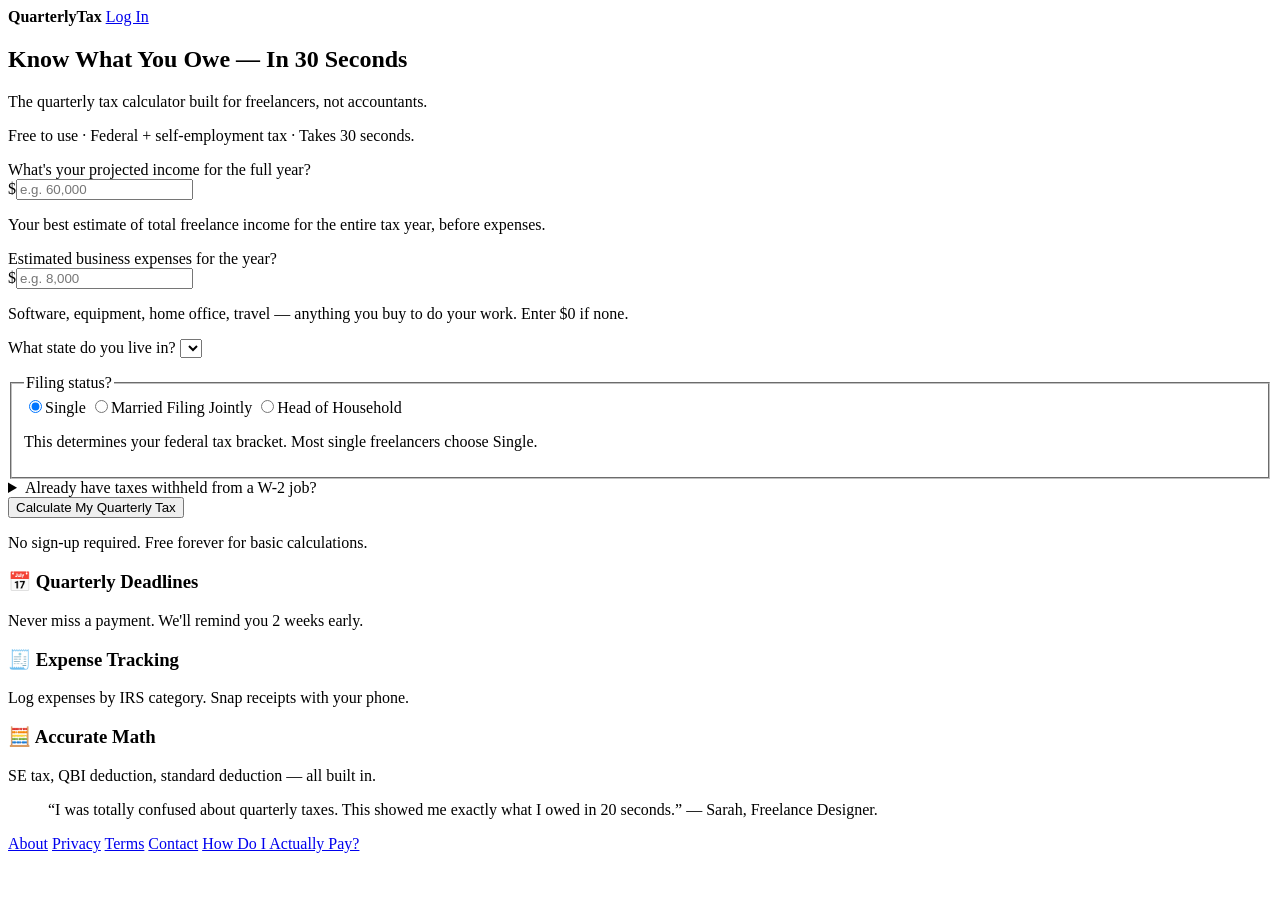
==== index.html @ 1432aa91 "Create index.html" ====
<!doctype html>
<html lang="en">
  <head>
    <meta charset="UTF-8" />
    <meta name="viewport" content="width=device-width, initial-scale=1.0" />
    <title>QuarterlyTax — Know What You Owe in 30 Seconds</title>
    <link rel="stylesheet" href="styles.css" />
  </head>
  <body>
    <header class="top-bar">
      <div class="container nav-row">
        <strong>QuarterlyTax</strong>
        <a href="#" aria-label="Log in">Log In</a>
      </div>
    </header>

    <main class="container">
      <section class="hero">
        <h1>Know What You Owe — In 30 Seconds</h1>
        <p class="subheadline">The quarterly tax calculator built for freelancers, not accountants.</p>
        <p class="trust">Free to use · Federal + self-employment tax · Takes 30 seconds.</p>
      </section>

      <section class="card" id="calculator-card">
        <form id="calculator-form" novalidate>
          <div class="field">
            <label for="income">What's your projected income for the full year?</label>
            <div class="currency-wrap"><span>$</span><input id="income" name="income" placeholder="e.g. 60,000" inputmode="numeric" /></div>
            <p class="helper">Your best estimate of total freelance income for the entire tax year, before expenses.</p>
            <p class="error" id="income-error"></p>
          </div>

          <div class="field">
            <label for="expenses">Estimated business expenses for the year?</label>
            <div class="currency-wrap"><span>$</span><input id="expenses" name="expenses" placeholder="e.g. 8,000" inputmode="numeric" /></div>
            <p class="helper">Software, equipment, home office, travel — anything you buy to do your work. Enter $0 if none.</p>
            <p class="error" id="expenses-error"></p>
          </div>

          <div class="field">
            <label for="state">What state do you live in?</label>
            <select id="state" name="state"></select>
            <p class="error" id="state-error"></p>
          </div>

          <fieldset class="field">
            <legend>Filing status?</legend>
            <div class="segmented" role="radiogroup" aria-label="Filing status">
              <label><input type="radio" name="filingStatus" value="single" checked />Single</label>
              <label><input type="radio" name="filingStatus" value="mfj" />Married Filing Jointly</label>
              <label><input type="radio" name="filingStatus" value="hoh" />Head of Household</label>
            </div>
            <p class="helper">This determines your federal tax bracket. Most single freelancers choose Single.</p>
          </fieldset>

          <details class="field">
            <summary>Already have taxes withheld from a W-2 job?</summary>
            <div class="currency-wrap"><span>$</span><input id="w2" name="w2" placeholder="Expected W-2 withholding for the year" inputmode="numeric" /></div>
            <p class="helper">Find this on your latest pay stub under "Federal Tax Withheld YTD." We'll subtract this from your quarterly estimate.</p>
          </details>

          <button id="calculate" type="submit">Calculate My Quarterly Tax</button>
          <p class="micro">No sign-up required. Free forever for basic calculations.</p>
        </form>
      </section>

      <section class="features">
        <article class="feature-card"><h3>📅 Quarterly Deadlines</h3><p>Never miss a payment. We'll remind you 2 weeks early.</p></article>
        <article class="feature-card"><h3>🧾 Expense Tracking</h3><p>Log expenses by IRS category. Snap receipts with your phone.</p></article>
        <article class="feature-card"><h3>🧮 Accurate Math</h3><p>SE tax, QBI deduction, standard deduction — all built in.</p></article>
      </section>

      <blockquote class="quote">“I was totally confused about quarterly taxes. This showed me exactly what I owed in 20 seconds.” — Sarah, Freelance Designer.</blockquote>

      <section id="results" class="hidden" role="region" aria-live="polite"></section>
    </main>

    <dialog id="email-modal">
      <h3>State taxes coming soon</h3>
      <p>We'll notify you when this state is available.</p>
      <label for="email">Email address</label>
      <input id="email" type="email" placeholder="you@example.com" />
      <div class="modal-actions">
        <button id="close-modal" type="button">Close</button>
        <button type="button">Notify Me</button>
      </div>
    </dialog>

    <footer class="container footer">
      <a href="#">About</a>
      <a href="#">Privacy</a>
      <a href="#">Terms</a>
      <a href="#">Contact</a>
      <a href="how-to-pay.html">How Do I Actually Pay?</a>
    </footer>

    <script type="module" src="app.js"></script>
  </body>
</html>
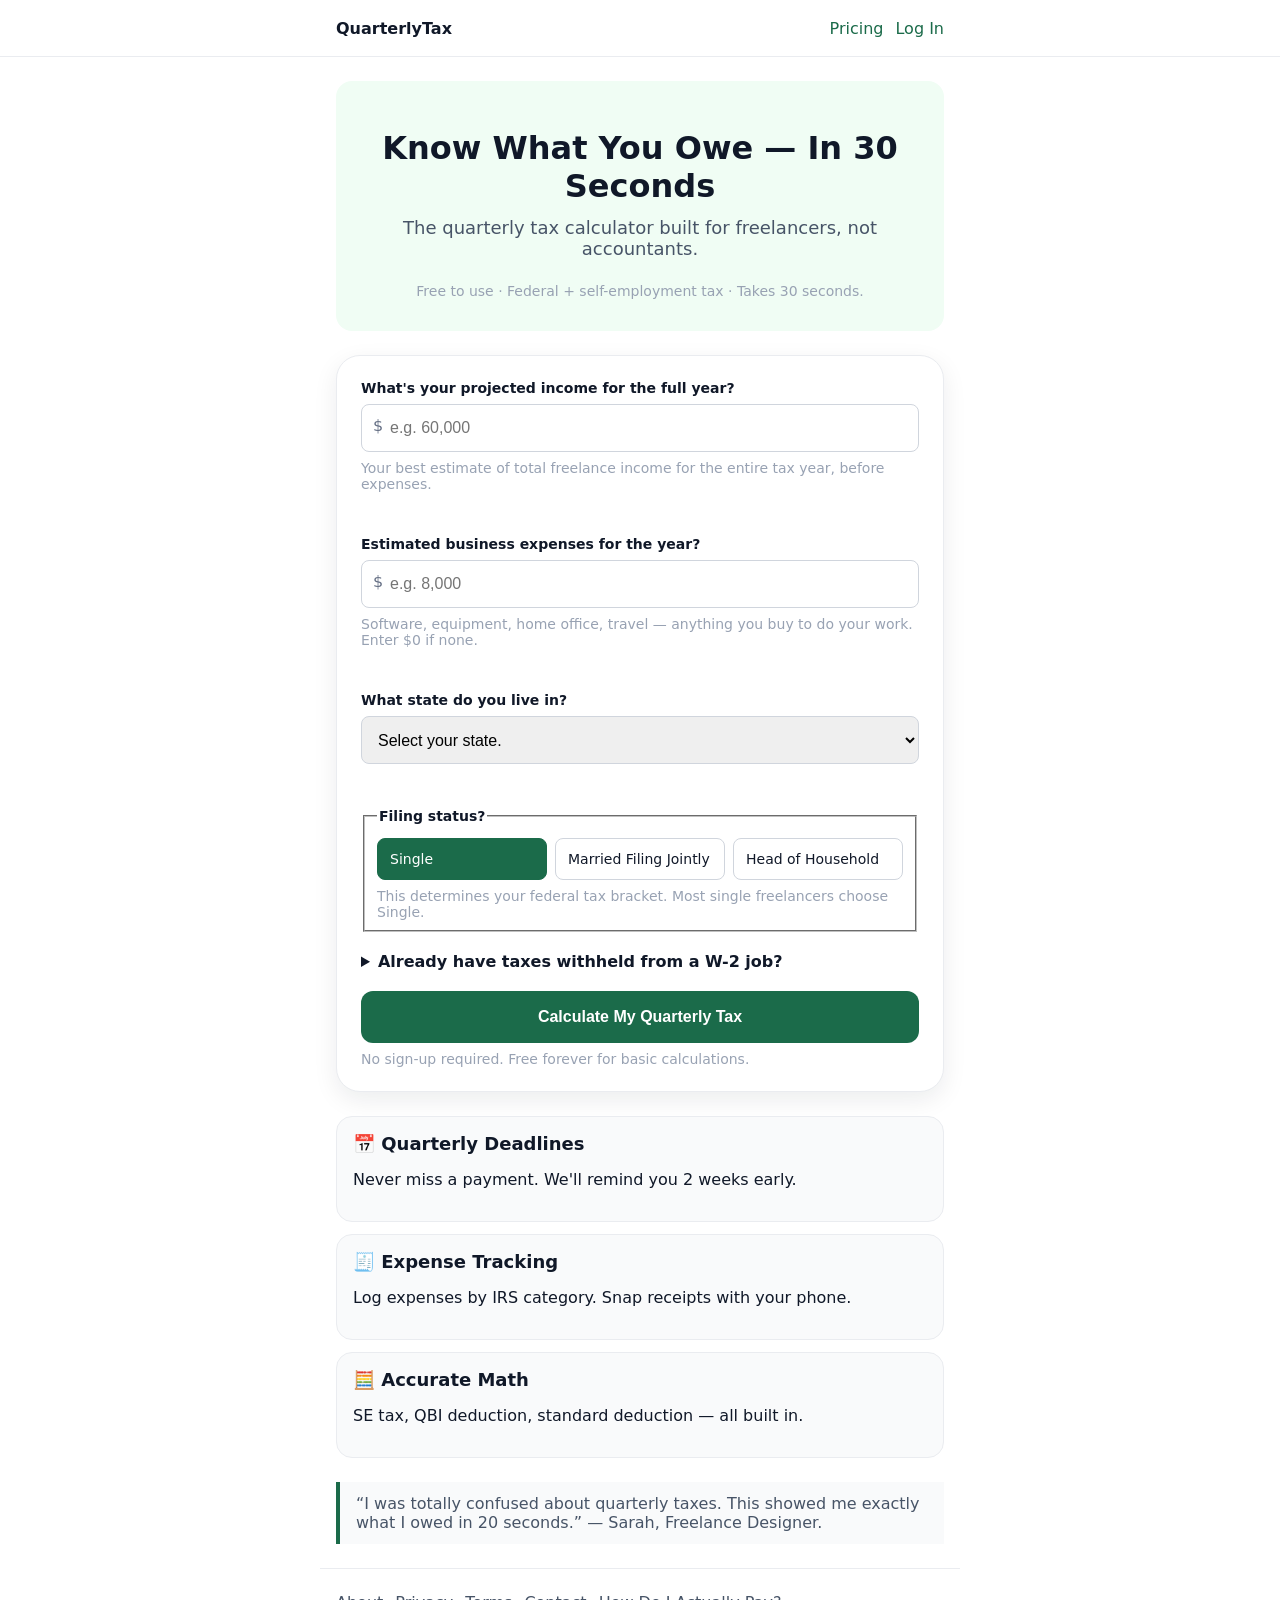
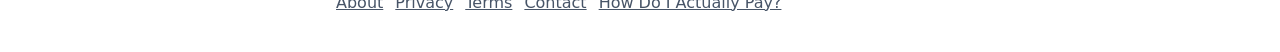
==== commit b86adc45: "Update index.html" ====
--- a/index.html
+++ b/index.html
@@ -1,3 +1,4 @@
+
 <!doctype html>
 <html lang="en">
   <head>
@@ -10,7 +11,10 @@
     <header class="top-bar">
       <div class="container nav-row">
         <strong>QuarterlyTax</strong>
-        <a href="#" aria-label="Log in">Log In</a>
+        <nav class="nav-actions" aria-label="Top navigation">
+          <a href="pricing.html">Pricing</a>
+          <a href="#" aria-label="Log in">Log In</a>
+        </nav>
       </div>
     </header>
 
--- a/styles.css
+++ b/styles.css
@@ -0,0 +1,92 @@
+:root {
+  --green: #1b6b4a;
+  --green-light: #f0fdf4;
+  --text: #101828;
+  --muted: #667085;
+  --border: #d0d5dd;
+  --error: #d92d20;
+  font-family: Inter, system-ui, -apple-system, sans-serif;
+}
+* { box-sizing: border-box; }
+body { margin: 0; color: var(--text); background: #fff; }
+.container { max-width: 640px; margin: 0 auto; padding: 0 16px; }
+.top-bar { position: sticky; top: 0; background: #fff; border-bottom: 1px solid #eaecf0; z-index: 10; }
+.nav-row { min-height: 56px; display: flex; align-items: center; justify-content: space-between; }
+.nav-row a { color: var(--green); text-decoration: none; }
+.hero { margin-top: 24px; background: var(--green-light); border-radius: 16px; padding: 48px 16px 32px; text-align: center; }
+h1 { font-size: 32px; margin: 0; }
+.subheadline { color: #475467; margin: 12px 0 0; font-size: 18px; }
+.trust { color: #98a2b3; margin: 24px 0 0; font-size: 14px; }
+.card { margin-top: 24px; background: #fff; border: 1px solid #eaecf0; border-radius: 24px; box-shadow: 0 8px 24px rgba(16, 24, 40, 0.08); padding: 24px; }
+.field { margin-bottom: 20px; }
+label, legend { display: block; font-weight: 600; font-size: 14px; margin-bottom: 8px; }
+input, select { width: 100%; height: 48px; border-radius: 8px; border: 1px solid var(--border); padding: 0 12px; font-size: 16px; }
+input:focus, select:focus, button:focus, summary:focus { outline: 2px solid var(--green); outline-offset: 2px; }
+.currency-wrap { position: relative; }
+.currency-wrap span { position: absolute; left: 12px; top: 12px; color: var(--muted); }
+.currency-wrap input { padding-left: 28px; }
+.helper, .micro { margin: 8px 0 0; color: #98a2b3; font-size: 14px; }
+.error { color: var(--error); font-size: 14px; margin: 6px 0 0; min-height: 18px; }
+.input-error { border-color: var(--error); }
+.segmented { display: grid; grid-template-columns: 1fr; gap: 8px; }
+.segmented label { border: 1px solid var(--border); border-radius: 8px; padding: 12px; font-weight: 400; margin: 0; cursor: pointer; }
+.segmented input { display: none; }
+.segmented label:has(input:checked) { background: var(--green); border-color: var(--green); color: #fff; }
+details summary { cursor: pointer; font-weight: 600; }
+button { width: 100%; height: 52px; border-radius: 12px; border: 0; background: var(--green); color: #fff; font-weight: 700; font-size: 16px; cursor: pointer; }
+button:hover { background: #145236; }
+.features { margin-top: 24px; display: grid; gap: 12px; }
+.feature-card { border: 1px solid #eaecf0; border-radius: 16px; padding: 16px; background: #f9fafb; }
+.feature-card h3 { margin: 0 0 8px; font-size: 18px; }
+.quote { margin: 24px 0; border-left: 4px solid var(--green); padding: 12px 16px; color: #475467; background: #f9fafb; }
+.hidden { display: none; }
+#results { margin-bottom: 24px; }
+.summary-bar { background: #f9fafb; border-radius: 12px; padding: 12px; color: #475467; font-size: 14px; }
+.disclaimer { font-size: 12px; color: #667085; margin: 12px 0; }
+.result-card { background: var(--green-light); border-left: 4px solid var(--green); border-radius: 12px; padding: 16px; }
+.result-label { text-transform: uppercase; font-size: 14px; color: var(--green); }
+.result-amount { font-size: 48px; font-weight: 700; margin: 8px 0; }
+.breakdown { border: 1px solid #eaecf0; border-radius: 12px; background: #fff; margin-top: 16px; }
+.breakdown summary { padding: 12px; font-weight: 600; }
+.breakdown-list { padding: 0 12px 12px; margin: 0; list-style: none; }
+.breakdown-list li { display: flex; justify-content: space-between; gap: 8px; padding: 8px 0; border-bottom: 1px solid #f2f4f7; font-size: 14px; }
+.breakdown-list li:last-child { border-bottom: 0; font-weight: 700; }
+.callout { margin-top: 12px; padding: 12px; border-radius: 12px; font-size: 14px; }
+.warning { background: #fffbeb; border: 1px solid #fedf89; color: #b54708; }
+.success { background: #ecfdf3; border: 1px solid #abefc6; color: #027a48; }
+.actions { display: grid; gap: 8px; margin-top: 12px; }
+.secondary { background: #fff; border: 1px solid var(--green); color: var(--green); }
+.footer { display: flex; flex-wrap: wrap; gap: 12px; padding: 24px 16px 40px; border-top: 1px solid #eaecf0; }
+.footer a { color: #475467; }
+dialog { border: none; border-radius: 16px; max-width: 360px; width: calc(100% - 32px); }
+.modal-actions { display: grid; grid-template-columns: 1fr 1fr; gap: 8px; margin-top: 12px; }
+@media (min-width: 640px) {
+  .segmented { grid-template-columns: repeat(3, 1fr); }
+}
+
+.nav-actions { display: flex; gap: 12px; align-items: center; }
+
+.pricing-page { padding-top: 24px; padding-bottom: 24px; }
+.pricing-hero { text-align: center; margin-bottom: 24px; }
+.pricing-subheadline { color: #667085; font-size: 16px; margin-top: 12px; }
+.pricing-grid { display: grid; gap: 12px; }
+.pricing-card { position: relative; border: 1px solid #eaecf0; border-radius: 16px; padding: 20px; background: #fff; }
+.pricing-card h2 { margin: 0; font-size: 24px; }
+.tier-price { font-size: 48px; font-weight: 700; margin: 8px 0; }
+.tier-label { margin: 0; font-weight: 600; color: #475467; }
+.tier-subtext { margin: 6px 0 0; color: #667085; font-size: 14px; }
+.feature-list { margin: 16px 0; padding: 0; list-style: none; display: grid; gap: 8px; color: #101828; }
+.btn-link { display: inline-flex; width: 100%; height: 52px; border-radius: 12px; align-items: center; justify-content: center; text-decoration: none; font-weight: 700; font-size: 16px; }
+.best-value { border: 2px solid var(--green); }
+.best-badge { position: absolute; top: 12px; right: 12px; margin: 0; background: var(--green); color: #fff; padding: 4px 8px; border-radius: 999px; font-size: 12px; font-weight: 700; }
+.pricing-notes { text-align: center; margin: 24px 0; }
+.muted-note { color: #667085; margin: 8px 0; }
+.muted-note.small { font-size: 14px; color: #98a2b3; }
+.faq { margin-bottom: 24px; }
+.faq h2 { font-size: 24px; margin-bottom: 12px; }
+.faq details { border: 1px solid #eaecf0; border-radius: 12px; padding: 12px; margin-bottom: 8px; background: #fff; }
+.faq p { color: #475467; margin: 8px 0 0; }
+
+@media (min-width: 768px) {
+  .pricing-grid { grid-template-columns: repeat(3, 1fr); }
+}
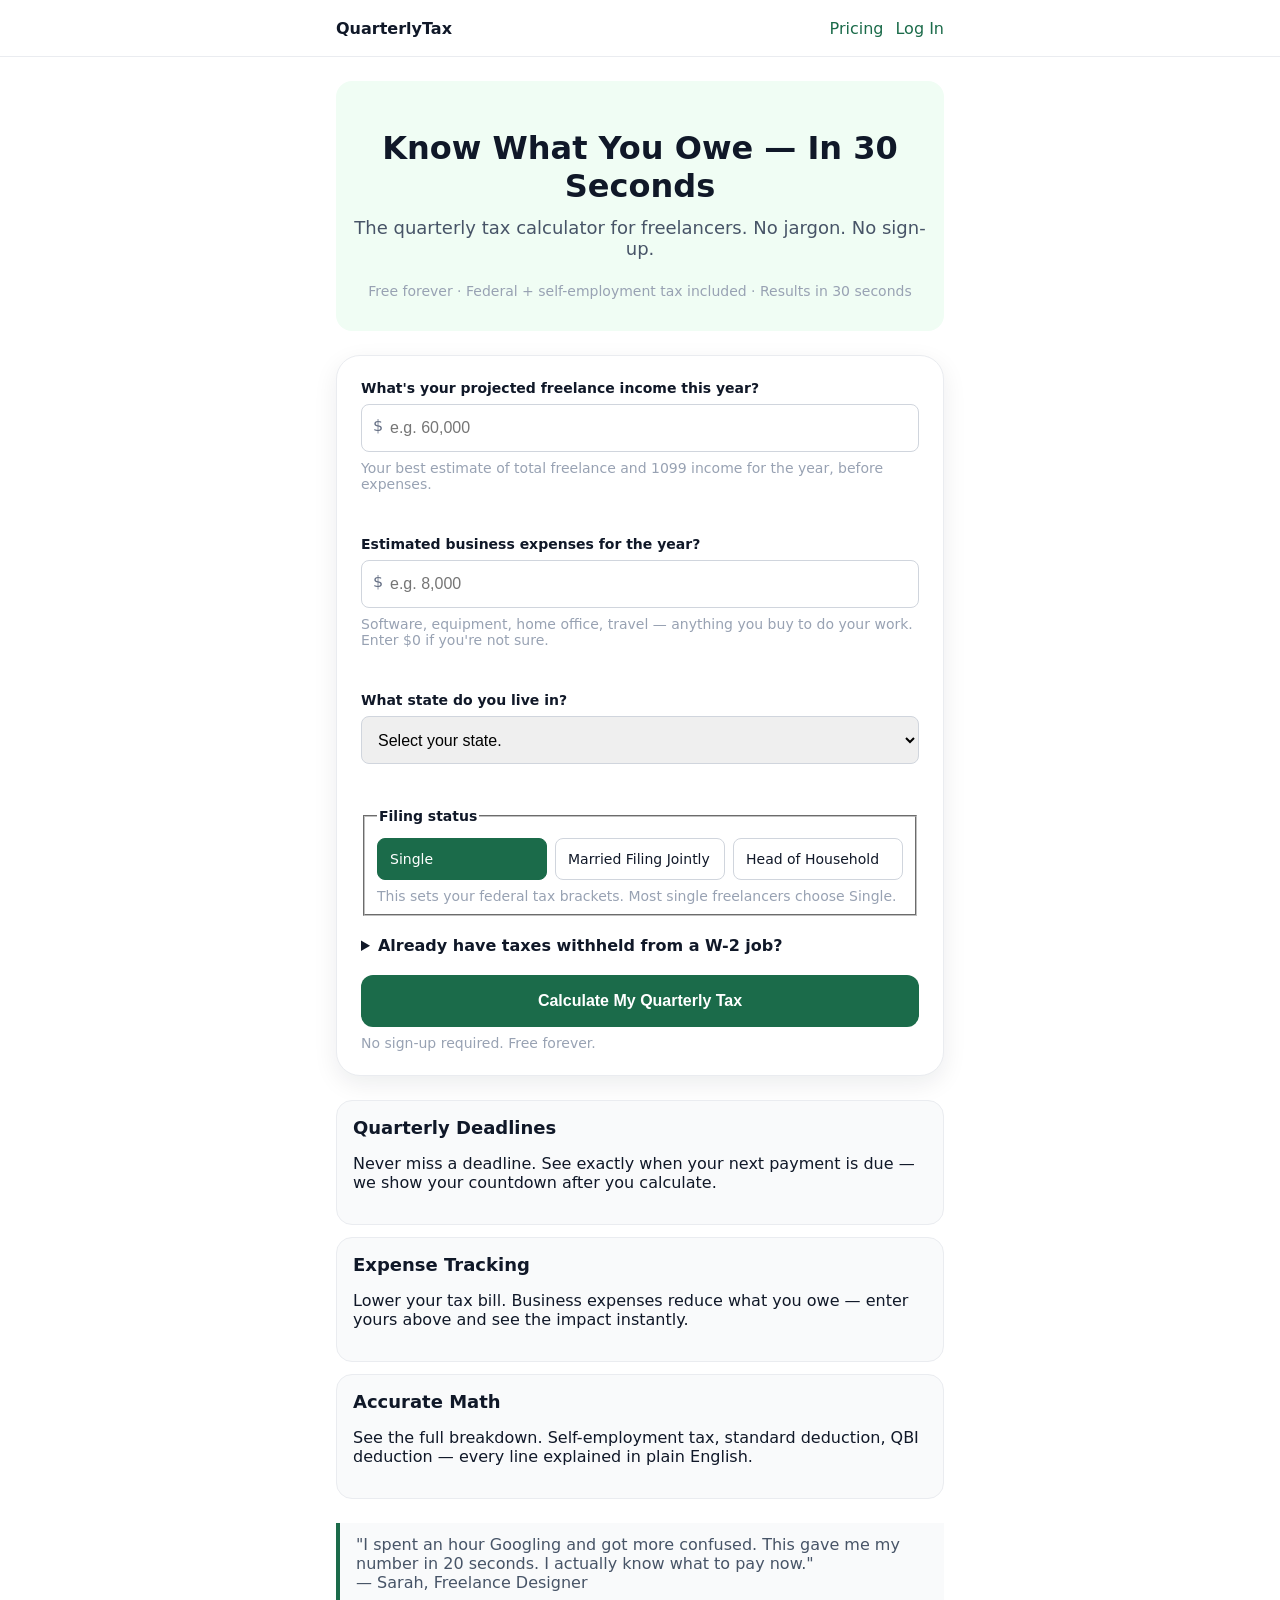
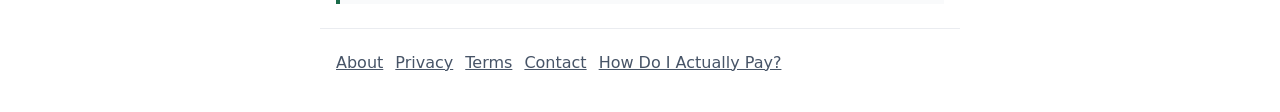
==== commit d21e5067: "Update index.html" ====
--- a/index.html
+++ b/index.html
@@ -1,4 +1,3 @@
-
 <!doctype html>
 <html lang="en">
   <head>
@@ -21,23 +20,23 @@
     <main class="container">
       <section class="hero">
         <h1>Know What You Owe — In 30 Seconds</h1>
-        <p class="subheadline">The quarterly tax calculator built for freelancers, not accountants.</p>
-        <p class="trust">Free to use · Federal + self-employment tax · Takes 30 seconds.</p>
+        <p class="subheadline">The quarterly tax calculator for freelancers. No jargon. No sign-up.</p>
+        <p class="trust">Free forever · Federal + self-employment tax included · Results in 30 seconds</p>
       </section>
 
       <section class="card" id="calculator-card">
         <form id="calculator-form" novalidate>
           <div class="field">
-            <label for="income">What's your projected income for the full year?</label>
+            <label for="income">What's your projected freelance income this year?</label>
             <div class="currency-wrap"><span>$</span><input id="income" name="income" placeholder="e.g. 60,000" inputmode="numeric" /></div>
-            <p class="helper">Your best estimate of total freelance income for the entire tax year, before expenses.</p>
+            <p class="helper">Your best estimate of total freelance and 1099 income for the year, before expenses.</p>
             <p class="error" id="income-error"></p>
           </div>
 
           <div class="field">
             <label for="expenses">Estimated business expenses for the year?</label>
             <div class="currency-wrap"><span>$</span><input id="expenses" name="expenses" placeholder="e.g. 8,000" inputmode="numeric" /></div>
-            <p class="helper">Software, equipment, home office, travel — anything you buy to do your work. Enter $0 if none.</p>
+            <p class="helper">Software, equipment, home office, travel — anything you buy to do your work. Enter $0 if you're not sure.</p>
             <p class="error" id="expenses-error"></p>
           </div>
 
@@ -48,33 +47,34 @@
           </div>
 
           <fieldset class="field">
-            <legend>Filing status?</legend>
+            <legend>Filing status</legend>
             <div class="segmented" role="radiogroup" aria-label="Filing status">
               <label><input type="radio" name="filingStatus" value="single" checked />Single</label>
               <label><input type="radio" name="filingStatus" value="mfj" />Married Filing Jointly</label>
               <label><input type="radio" name="filingStatus" value="hoh" />Head of Household</label>
             </div>
-            <p class="helper">This determines your federal tax bracket. Most single freelancers choose Single.</p>
+            <p class="helper">This sets your federal tax brackets. Most single freelancers choose Single.</p>
           </fieldset>
 
           <details class="field">
             <summary>Already have taxes withheld from a W-2 job?</summary>
+            <label for="w2">Expected W-2 withholding for the year</label>
             <div class="currency-wrap"><span>$</span><input id="w2" name="w2" placeholder="Expected W-2 withholding for the year" inputmode="numeric" /></div>
-            <p class="helper">Find this on your latest pay stub under "Federal Tax Withheld YTD." We'll subtract this from your quarterly estimate.</p>
+            <p class="helper">Check your latest pay stub for "Federal Tax Withheld YTD." We'll subtract it from your quarterly estimate.</p>
           </details>
 
           <button id="calculate" type="submit">Calculate My Quarterly Tax</button>
-          <p class="micro">No sign-up required. Free forever for basic calculations.</p>
+          <p class="micro">No sign-up required. Free forever.</p>
         </form>
       </section>
 
       <section class="features">
-        <article class="feature-card"><h3>📅 Quarterly Deadlines</h3><p>Never miss a payment. We'll remind you 2 weeks early.</p></article>
-        <article class="feature-card"><h3>🧾 Expense Tracking</h3><p>Log expenses by IRS category. Snap receipts with your phone.</p></article>
-        <article class="feature-card"><h3>🧮 Accurate Math</h3><p>SE tax, QBI deduction, standard deduction — all built in.</p></article>
+        <article class="feature-card"><h3>Quarterly Deadlines</h3><p>Never miss a deadline. See exactly when your next payment is due — we show your countdown after you calculate.</p></article>
+        <article class="feature-card"><h3>Expense Tracking</h3><p>Lower your tax bill. Business expenses reduce what you owe — enter yours above and see the impact instantly.</p></article>
+        <article class="feature-card"><h3>Accurate Math</h3><p>See the full breakdown. Self-employment tax, standard deduction, QBI deduction — every line explained in plain English.</p></article>
       </section>
 
-      <blockquote class="quote">“I was totally confused about quarterly taxes. This showed me exactly what I owed in 20 seconds.” — Sarah, Freelance Designer.</blockquote>
+      <blockquote class="quote">"I spent an hour Googling and got more confused. This gave me my number in 20 seconds. I actually know what to pay now."<br />— Sarah, Freelance Designer</blockquote>
 
       <section id="results" class="hidden" role="region" aria-live="polite"></section>
     </main>
@@ -86,7 +86,7 @@
       <input id="email" type="email" placeholder="you@example.com" />
       <div class="modal-actions">
         <button id="close-modal" type="button">Close</button>
-        <button type="button">Notify Me</button>
+        <button id="notify-me" type="button">Notify Me</button>
       </div>
     </dialog>
 
